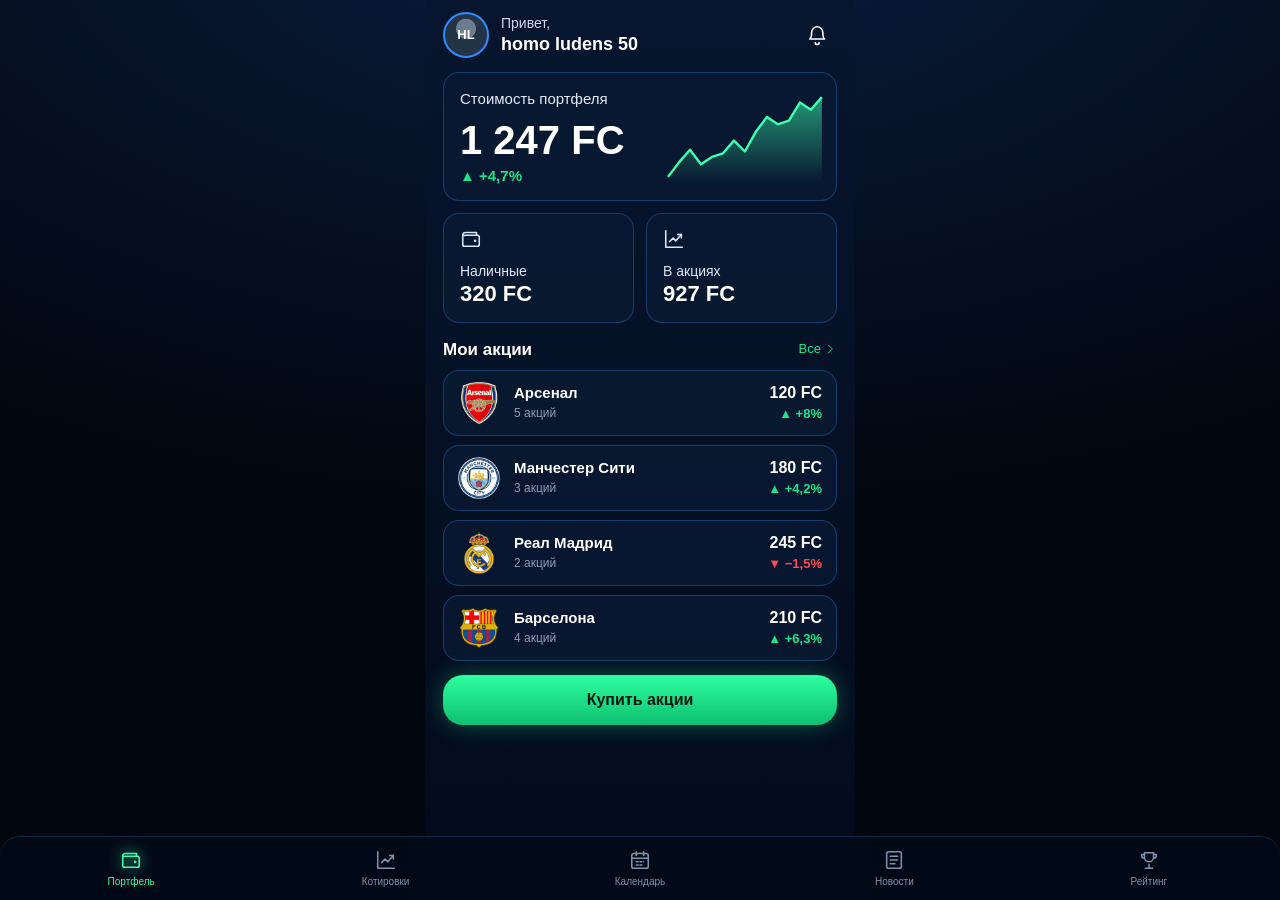
==== portfolio.html @ fa4fc7dd "add files" ====
<!doctype html>
<html lang="ru">
<head>
    <meta charset="utf-8">
    <meta name="viewport" content="width=device-width,initial-scale=1,viewport-fit=cover">
    <meta name="theme-color" content="#030b1a">
    <title>Портфель — Виртуальная футбольная биржа</title>
    <link rel="stylesheet" href="css/style.css">
</head>
<body>
<svg width="0" height="0" style="position:absolute" aria-hidden="true">
    <defs>
        <linearGradient id="gUp" x1="0" y1="0" x2="0" y2="1">
            <stop offset="0" stop-color="#19e68c" stop-opacity=".35"/>
            <stop offset="1" stop-color="#19e68c" stop-opacity="0"/>
        </linearGradient>
        <linearGradient id="gDown" x1="0" y1="0" x2="0" y2="1">
            <stop offset="0" stop-color="#ff4558" stop-opacity=".3"/>
            <stop offset="1" stop-color="#ff4558" stop-opacity="0"/>
        </linearGradient>
        <linearGradient id="gSpark" x1="0" y1="0" x2="0" y2="1">
            <stop offset="0" stop-color="#3dffb0" stop-opacity=".55"/>
            <stop offset="1" stop-color="#3dffb0" stop-opacity="0"/>
        </linearGradient>
        <linearGradient id="gRing" x1="0" y1="0" x2="1" y2="1">
            <stop offset="0" stop-color="#4dffb0"/>
            <stop offset="1" stop-color="#0aa763"/>
        </linearGradient>
    </defs>
    <symbol id="i-wallet" viewBox="0 0 24 24">
        <path d="M3 7.5A2.5 2.5 0 0 1 5.5 5H18v3"/>
        <path d="M3 7.5V18a2 2 0 0 0 2 2h14a2 2 0 0 0 2-2v-8a2 2 0 0 0-2-2H5.5A2.5 2.5 0 0 1 3 7.5z"/>
        <circle cx="16.5" cy="14" r=".6"/>
    </symbol>
    <symbol id="i-chart" viewBox="0 0 24 24">
        <path d="M3 3v18h18"/>
        <path d="M7 15l4-4 3 3 6-7"/>
        <path d="M16 7h4v4"/>
    </symbol>
    <symbol id="i-calendar" viewBox="0 0 24 24">
        <rect x="3" y="5" width="18" height="16" rx="2"/>
        <path d="M3 10h18M8 3v4M16 3v4"/>
        <path d="M8 14h2M12 14h2M16 14h.01M8 17.5h2M12 17.5h2"/>
    </symbol>
    <symbol id="i-news" viewBox="0 0 24 24">
        <rect x="4" y="3" width="16" height="18" rx="2"/>
        <path d="M8 8h8M8 12h8M8 16h5"/>
    </symbol>
    <symbol id="i-trophy" viewBox="0 0 24 24">
        <path d="M8 21h8M12 17v4M7 4h10v5a5 5 0 0 1-10 0z"/>
        <path d="M7 6H4v1a3 3 0 0 0 3 3M17 6h3v1a3 3 0 0 1-3 3"/>
    </symbol>
    <symbol id="i-bell" viewBox="0 0 24 24">
        <path d="M6 9a6 6 0 0 1 12 0c0 6 2 7 2 7H4s2-1 2-7M10 20a2 2 0 0 0 4 0"/>
    </symbol>
    <symbol id="i-search" viewBox="0 0 24 24">
        <circle cx="11" cy="11" r="7"/>
        <path d="M20 20l-4-4"/>
    </symbol>
    <symbol id="i-back" viewBox="0 0 24 24">
        <path d="M15 5l-7 7 7 7"/>
    </symbol>
    <symbol id="i-next" viewBox="0 0 24 24">
        <path d="M9 5l7 7-7 7"/>
    </symbol>
    <symbol id="i-star" viewBox="0 0 24 24">
        <path d="M12 3l2.7 5.9 6.3.7-4.7 4.3 1.3 6.3L12 17l-5.6 3.2 1.3-6.3L3 9.6l6.3-.7z"/>
    </symbol>
    <symbol id="i-coins" viewBox="0 0 24 24">
        <ellipse cx="12" cy="6" rx="7" ry="3"/>
        <path d="M5 6v6c0 1.7 3 3 7 3s7-1.3 7-3V6M5 12v6c0 1.7 3 3 7 3s7-1.3 7-3v-6"/>
    </symbol>
    <symbol id="i-growth" viewBox="0 0 24 24">
        <path d="M4 20V13M10 20V9M16 20v-6"/>
        <path d="M12 3l5 0 0 5M17 3l-8 7"/>
    </symbol>
    <symbol id="i-cup" viewBox="0 0 24 24">
        <path d="M8 21h8M12 16v5M7 3h10v6a5 5 0 0 1-10 0z"/>
        <path d="M7 5H4v1.5A3.5 3.5 0 0 0 7.5 10M17 5h3v1.5A3.5 3.5 0 0 1 16.5 10"/>
    </symbol>
    <symbol id="i-ball" viewBox="0 0 24 24">
        <circle cx="12" cy="12" r="9"/>
        <path d="M12 8l3.5 2.5-1.3 4h-4.4l-1.3-4zM12 3v5M20 9.5l-4.5 1M17.5 19l-3.3-4.5M6.5 19l3.3-4.5M4 9.5l4.5 1"/>
    </symbol>
</svg>
<div class="gallery">
    <section class="phone " id="portfolio" aria-label="portfolio">
        <main class="content">
            <div class="hello"><span class="avatar">HL</span>
                <div><small>Привет,</small><b>homo ludens 50</b></div>
                <button class="bell" aria-label="Уведомления">
                    <svg class="ico ">
                        <use href="#i-bell"/>
                    </svg>
                </button>
            </div>
            <div class="card pv">
                <div><small>Стоимость портфеля</small>
                    <div class="big">1 247 FC</div>
                    <div class="chg up">▲ +4,7%</div>
                </div>
                <div class="spark-box">
                    <svg class="spark up "
                         data-points="8,24,38,22,30,34,48,36,58,74,66,70,90,82,96"></svg>
                </div>
            </div>
            <div class="two">
                <div class="card stat">
                    <svg class="ico ">
                        <use href="#i-wallet"/>
                    </svg>
                    <small>Наличные</small><b>320 FC</b></div>
                <div class="card stat">
                    <svg class="ico ">
                        <use href="#i-chart"/>
                    </svg>
                    <small>В акциях</small><b>927 FC</b></div>
            </div>
            <div class="sec-head"><h2 class="sec">Мои акции</h2><a class="link" href="quotes.html">Все
                <svg class="ico ">
                    <use href="#i-next"/>
                </svg>
            </a></div>
            <a class="card hold" href="club.html">
                <img class="badge" src="img/4us2nCgl6kgZc0t3hpW75Q_64x64.png" alt="Арсенал">
                <div class="nm"><b>Арсенал</b><small>5 акций</small></div>
                <div class="pr"><b>120 FC</b><small class="up">▲ +8%</small></div>
            </a>
            <a class="card hold" href="club.html">
                <img class="badge" src="img/z44l-a0W1v5FmgPnemV6Xw_64x64.png" alt="Манчестер Сити">
                <div class="nm"><b>Манчестер Сити</b><small>3 акций</small></div>
                <div class="pr"><b>180 FC</b><small class="up">▲ +4,2%</small></div>
            </a>
            <a class="card hold" href="club.html">
                <img class="badge" src="img/Th4fAVAZeCJWRcKoLW7koA_64x64.png" alt="Реал Мадрид">
                <div class="nm"><b>Реал Мадрид</b><small>2 акций</small></div>
                <div class="pr"><b>245 FC</b><small class="down">▼ −1,5%</small></div>
            </a>
            <a class="card hold" href="club.html">
                <img class="badge" src="img/paYnEE8hcrP96neHRNofhQ_64x64.png" alt="Барселона">
                <div class="nm"><b>Барселона</b><small>4 акций</small></div>
                <div class="pr"><b>210 FC</b><small class="up">▲ +6,3%</small></div>
            </a><a class="btn" style="margin-top:14px" href="quotes.html">Купить акции</a></main>
        <nav class="tabbar"><a class="tab active" href="portfolio.html" aria-current="page">
            <svg class="ico ">
                <use href="#i-wallet"/>
            </svg>
            <span>Портфель</span></a><a class="tab" href="quotes.html">
            <svg class="ico ">
                <use href="#i-chart"/>
            </svg>
            <span>Котировки</span></a><a class="tab" href="calendar.html">
            <svg class="ico ">
                <use href="#i-calendar"/>
            </svg>
            <span>Календарь</span></a><a class="tab" href="news.html">
            <svg class="ico ">
                <use href="#i-news"/>
            </svg>
            <span>Новости</span></a><a class="tab" href="rating.html">
            <svg class="ico ">
                <use href="#i-trophy"/>
            </svg>
            <span>Рейтинг</span></a></nav>
    </section>
</div>
<script src="js/app.js"></script>
</body>
</html>
---- css/style.css ----
:root {
    --bg: #02060f;
    --bg2: #061226;
    --card: rgba(10, 26, 50, .88);
    --line: rgba(48, 120, 210, .38);
    --green: #19e68c;
    --green2: #0fbf72;
    --red: #ff4558;
    --text: #fff;
    --muted: #8a9db6;
    --blue: #2d8cff;
    --gold: #f5b82e;
    --r: 16px;
    font-family: Inter, -apple-system, "SF Pro Text", "Segoe UI", Roboto, Arial, sans-serif;
}

* {
    box-sizing: border-box;
    margin: 0;
    padding: 0
}

html {
    -webkit-text-size-adjust: 100%
}

body {
    background: radial-gradient(1200px 600px at 50% -10%, #0a1d3d, var(--bg));
    color: var(--text);
    min-height: 100vh;
    line-height: 1.25
}

a {
    color: inherit;
    text-decoration: none
}
img{
    max-width: 100%;
}

button {
    font: inherit;
    color: inherit;
    background: none;
    border: 0;
    cursor: pointer
}

input {
    font: inherit;
    color: inherit
}

.ico {
    width: 1.4em;
    height: 1.4em;
    fill: none;
    stroke: currentColor;
    stroke-width: 1.7;
    stroke-linecap: round;
    stroke-linejoin: round;
    flex: none
}

.up {
    color: var(--green)
}

.down {
    color: var(--red)
}

.green {
    color: var(--green)
}

/* ---------- gallery / phone ---------- */
.gallery {
    display: flex;
    justify-content: center;
    align-items: center;
    min-height: 100vh;
}

.phone {
    position: relative;
    width:100%;
    /*height: 100vh;*/
    display: flex;
    flex-direction: column;
    overflow: hidden;
    /*border-radius: 42px;*/
    /*border: 1.5px solid rgba(45, 140, 255, .5);*/
    background: linear-gradient(180deg, #07152e 0%, #030b1a 100%);
    /*box-shadow: 0 0 0 1px rgba(0, 0, 0, .6), 0 0 40px rgba(30, 110, 255, .22), inset 0 0 40px rgba(30, 110, 255, .06)*/
}

.status-r {
    display: flex;
    gap: 6px;
    align-items: center
}

.status svg {
    height: 12px;
    width: auto;
    fill: #fff
}

.content {
    flex: 1;
    overflow-y: auto;
    padding: 8px 18px 18px;
    scrollbar-width: none
}

.content::-webkit-scrollbar {
    display: none
}

h1.title {
    font-size: 26px;
    font-weight: 700;
    margin: 6px 0 14px
}

h2.sec {
    font-size: 17px;
    font-weight: 600
}

.sec-head {
    display: flex;
    justify-content: space-between;
    align-items: center;
    margin: 16px 0 10px
}

.link {
    color: var(--green);
    font-size: 13px;
    display: inline-flex;
    align-items: center;
    gap: 2px
}

.link .ico {
    width: 14px;
    height: 14px
}

.card {
    background: var(--card);
    border: 1px solid var(--line);
    border-radius: var(--r)
}

/* tabbar */
.phone:has(.tabbar) {

    min-height: 100dvh
}

.phone:has(.tabbar) .content {
    padding-bottom: calc(92px + env(safe-area-inset-bottom))
}

.tabbar {
    position: fixed;
    left: 50%;
    bottom: 0;
    z-index: 30;
    transform: translateX(-50%);
    width: 100%;
    display: grid;
    grid-template-columns:repeat(5, 1fr);
    padding: 8px 4px calc(10px + env(safe-area-inset-bottom));
    border-top: 1px solid rgba(70, 140, 220, .22);
    border-top-left-radius: 20px;
    border-top-right-radius: 20px;
    background: rgba(3, 10, 24, .94);
    backdrop-filter: blur(16px);
}

.tab {
    display: flex;
    flex-direction: column;
    align-items: center;
    gap: 5px;
    font-size: 10px;
    font-weight: 500;
    color: #7e93ad;
    padding: 4px 0 2px
}

.tab .ico {
    width: 22px;
    height: 22px
}

.tab.active {
    color: #3dffb0
}

.tab.active .ico {
    filter: drop-shadow(0 0 7px rgba(61, 255, 176, .9))
}

/* buttons */
.btn {
    display: flex;
    align-items: center;
    justify-content: center;
    width: 100%;
    height: 50px;
    border-radius: 20px;
    font-weight: 700;
    font-size: 16px;
    color: #021a10;
    background: linear-gradient(180deg, #2dffa0, var(--green2));
    box-shadow: 0 0 22px rgba(25, 230, 140, .35)
}

.btn.red {
    color: #fff;
    background: linear-gradient(180deg, #ff6475, #e02a40);
    box-shadow: 0 0 22px rgba(255, 69, 88, .3)
}

.chips {
    display: flex;
    flex-wrap: wrap;
    gap: 8px
}

.chip {
    padding: 8px 18px;
    border-radius: 999px;
    font-size: 13px;
    font-weight: 600;
    border: 1px solid var(--line);
    background: rgba(10, 26, 50, .7);
    color: #dce8f8
}

.chip.active {
    background: var(--green);
    border-color: var(--green);
    color: #03150d
}

.seg {
    display: flex;
    padding: 3px;
    border-radius: 14px;
    border: 1px solid var(--line);
    background: rgba(8, 20, 40, .8)
}

.seg button {
    flex: 1;
    padding: 9px 0;
    border-radius: 11px;
    font-size: 14px;
    font-weight: 600;
    color: #cfe0f5
}

.seg button.active {
    background: var(--green);
    color: #03150d
}

.seg.sm button {
    padding: 6px 0;
    font-size: 12px;
    font-weight: 500
}

.seg.sm button.active {
    background: rgba(70, 100, 140, .55);
    color: #fff
}

/* crest */
.crest {
    --c1: #c33;
    --c2: #fff;
    flex: none;
    width: 36px;
    height: 40px;
    display: grid;
    place-items: center;
    font-size: 11px;
    font-weight: 800;
    letter-spacing: .02em;
    color: var(--c2);
    background: linear-gradient(160deg, var(--c1), color-mix(in srgb, var(--c1) 55%, #000));
    clip-path: path("M18 0 L34 5 C34 22 30 33 18 40 C6 33 2 22 2 5 Z");
    filter: none
}

.crest.round {
    clip-path: circle(50%);
    width: 38px;
    height: 38px
}

.crest.lg {
    width: 78px;
    height: 86px;
    font-size: 20px;
    clip-path: path("M39 0 L74 11 C74 48 65 72 39 86 C13 72 4 48 4 11 Z")
}

.crest.sm {
    width: 28px;
    height: 31px;
    font-size: 9px;
    clip-path: path("M14 0 L26 4 C26 17 23 25 14 31 C5 25 2 17 2 4 Z")
}

/* spark */
.spark {
    display: block;
    width: 100%;
    height: 100%;
    overflow: visible
}

.spark polyline {
    fill: none;
    stroke-width: 1.8;
    vector-effect: non-scaling-stroke;
    stroke-linejoin: round
}

.spark.up polyline {
    stroke: var(--green)
}

.spark.down polyline {
    stroke: var(--red)
}

.spark.up .area {
    fill: url(#gUp)
}

.spark.down .area {
    fill: url(#gDown)
}

/* ---------- 1 welcome ---------- */

.welcome .content {
    padding: 0;
    display: flex;
    flex-direction: column
}

.hero {
    position: relative;
    z-index: 0;
    height: 300px;
    flex: none;
    overflow: hidden;
    background: transparent
}

.hero .hero-bg {
    position: absolute;
    inset: 0;
    width: 100%;
    height: 100%;
    max-width: none;
    object-fit: cover;
    object-position: center center;
    -webkit-mask-image: linear-gradient(to bottom, #000 0%, #000 46%, rgba(0, 0, 0, .35) 78%, transparent 100%);
    mask-image: linear-gradient(to bottom, #000 0%, #000 46%, rgba(0, 0, 0, .35) 78%, transparent 100%)
}

.hero .candles {
    position: absolute;
    inset: 0;
    width: 100%;
    height: 100%;
    opacity: .55
}

.hero .player {
    position: absolute;
    bottom: 0;
    width: 130px;
    height: 220px;
    background: linear-gradient(180deg, rgba(2, 6, 15, .2), rgba(2, 6, 15, .95));
    border-radius: 60px 60px 0 0;
    filter: blur(1px)
}

.hero .p1 {
    left: 12%;
    transform: rotate(-8deg);
    bottom: -30px
}

.hero .p2 {
    right: 6%;
    transform: rotate(10deg);
    bottom: -40px;
    height: 240px
}

.logo {
    position: absolute;
    left: 50%;
    top: 56%;
    z-index: 1;
    transform: translate(-50%, -50%);
    width: 130px;
    height: auto;
    filter: drop-shadow(0 0 18px rgba(25, 230, 140, .7)) drop-shadow(0 10px 18px rgba(0, 0, 0, .45))
}

.wbody {
    padding: 0 22px 22px;
    margin-top: -78px;
    position: relative;
    z-index: 1;
    flex: 1;
    display: flex;
    flex-direction: column
}

.wbody h1 {
    font-size: 34px;
    line-height: 1.08;
    text-align: center;
    font-weight: 800;
    margin-bottom: 22px
}

.wbody h1 span {
    color: var(--green)
}

.wbody h1 .fade {
    display: inline-block;
    background-image: linear-gradient(90deg, #fff 0%, #fff 36%, #cffff8 50%, #5dffea 64%, #00f6c4 78%, #00e8a6 100%);
    -webkit-background-clip: text;
    background-clip: text;
    color: transparent;
    -webkit-text-fill-color: transparent
}

.feat {
    display: flex;
    flex-direction: column
}

.feat li {
    list-style: none;
    display: flex;
    gap: 14px;
    align-items: center;
    padding: 6px 0;
    border-bottom: 1px solid rgba(48, 120, 210, .18)
}

.feat li:last-child {
    border: 0
}

.feat .ring {
    width: 52px;
    height: 52px;
    border-radius: 50%;
    border: 2px solid var(--green);
    display: grid;
    place-items: center;
    color: var(--green);
    flex: none;
    box-shadow: 0 0 14px rgba(25, 230, 140, .25)
}

.feat .ring .ico {
    width: 26px;
    height: 26px
}

.feat b {
    display: block;
    font-size: 15.5px;
    margin-bottom: 3px
}

.feat span {
    font-size: 12.5px;
    color: var(--muted)
}

.wbody .btn {
    margin-top: auto
}

.wbody .rules-link {
    text-align: center;
    margin: 14px 0 4px;
    font-size: 13px;
    color: #b9c9de;
    text-decoration: underline
}

/* ---------- 2 portfolio ---------- */
#portfolio.phone {
    width: min(100%, 430px);
    min-height: 100vh;
    min-height: 100dvh
}

.hello {
    display: flex;
    align-items: center;
    gap: 12px;
    margin: 4px 0 14px
}

.avatar {
    width: 46px;
    height: 46px;
    border-radius: 50%;
    background: radial-gradient(circle at 50% 35%, #6d7c8f 0 28%, #243346 30%);
    border: 2px solid var(--blue);
    display: grid;
    place-items: center;
    font-size: 13px;
    font-weight: 700;
    flex: none
}

.hello small {
    color: #cdd9ea;
    font-size: 14px;
    display: block
}

.hello b {
    font-size: 18px
}

.hello .bell {
    margin-left: auto;
    width: 40px;
    height: 40px;
    display: grid;
    place-items: center
}

.pv {
    padding: 16px 14px 14px 16px;
    display: grid;
    grid-template-columns:1.15fr .85fr;
    align-items: center;
    overflow: hidden
}

.pv small {
    font-size: 15px;
    color: #e1ebf8
}

.pv .big {
    font-size: 40px;
    font-weight: 800;
    margin: 6px 0 2px;
    white-space: nowrap
}

.pv .chg {
    font-size: 15px;
    font-weight: 600
}

.pv .spark-box {
    height: 92px
}

.pv .spark polyline {
    stroke: #3dffb0;
    stroke-width: 2.4
}

.pv .spark .area {
    fill: url(#gSpark)
}

.two {
    display: grid;
    grid-template-columns:1fr 1fr;
    gap: 12px;
    margin-top: 12px
}

.stat {
    padding: 14px 16px;
    min-height: 96px
}

.stat .ico {
    width: 22px;
    height: 22px;
    margin-bottom: 8px;
    color: #dce8f8
}

.stat small {
    display: block;
    font-size: 14px;
    color: #dce8f8
}

.stat b {
    font-size: 22px;
    font-weight: 700
}

.hold {
    display: flex;
    align-items: center;
    gap: 14px;
    padding: 11px 14px;
    margin-bottom: 9px
}

.hold .badge {
    width: 42px;
    height: 42px;
    object-fit: contain;
    flex: none
}

.hold .nm {
    flex: 1
}

.hold .nm b {
    display: block;
    font-size: 15px;
    font-weight: 600
}

.hold .nm small {
    font-size: 12px;
    color: var(--muted)
}

.hold .pr {
    text-align: right
}

.hold .pr b {
    display: block;
    font-size: 16px;
    font-weight: 600
}

.hold .pr small {
    font-size: 13px;
    font-weight: 600
}

/* ---------- 3 quotes ---------- */
.search {
    display: flex;
    align-items: center;
    gap: 10px;
    height: 44px;
    padding: 0 14px;
    border-radius: 14px;
    border: 1px solid var(--line);
    background: rgba(10, 26, 50, .85);
    margin-bottom: 12px;
    color: var(--muted)
}

.search input {
    flex: 1;
    background: none;
    border: 0;
    outline: 0;
    font-size: 14px
}

.search input::placeholder {
    color: #b4c3d8
}

.thead, .qrow {
    display: grid;
    grid-template-columns:1fr 78px 58px;
    align-items: center;
    gap: 8px
}

.thead {
    font-size: 11px;
    white-space: nowrap;
    color: var(--muted);
    padding: 14px 4px 6px
}

.thead span:nth-child(n+2) {
    text-align: left
}

.qrow {
    padding: 9px 4px;
    border-bottom: 1px solid rgba(48, 120, 210, .15)
}

.qrow .club {
    display: flex;
    gap: 10px;
    align-items: center;
    min-width: 0
}

.qrow .qlogo {
    width: 32px;
    height: 32px;
    object-fit: contain;
    flex: none
}

.qrow .club b {
    display: block;
    font-size: 13.5px;
    font-weight: 600;
    white-space: nowrap
}

.qrow .club small {
    font-size: 11.5px;
    color: var(--muted)
}

.qrow .px {
    font-size: 13.5px;
    font-weight: 600
}

.qrow .px small {
    display: block;
    font-size: 12px;
    margin-top: 2px
}

.qrow .sp {
    height: 34px;
    width: 62px
}

.qrow .px-sp {
    display: flex;
    align-items: center;
    gap: 6px
}

.qrow[hidden] {
    display: none
}

.qtable {
    display: grid;
    grid-template-columns:1fr
}

.qrow {
    grid-template-columns:1fr 84px 62px
}

/* ---------- 4 club ---------- */
.topbar {
    display: flex;
    justify-content: space-between;
    align-items: center;
    margin-bottom: 6px
}

.iconbtn {
    width: 36px;
    height: 36px;
    display: grid;
    place-items: center;
    border-radius: 50%
}

.iconbtn.fav.on {
    color: var(--gold)
}

.iconbtn.fav.on .ico {
    fill: var(--gold)
}

.chead {
    display: flex;
    align-items: center;
    gap: 18px;
    margin-bottom: 16px
}

.chead h1 {
    font-size: 25px;
    font-weight: 700
}

.chead .ctry {
    display: flex;
    align-items: center;
    gap: 6px;
    color: #dbe6f6;
    font-size: 14px;
    margin: 4px 0 8px
}

.flag {
    width: 18px;
    height: 12px;
    border-radius: 1px;
    background: #fff;
    display: inline-block;
    position: relative;
    overflow: hidden;
    flex: none;
    box-shadow: 0 0 0 1px rgba(255, 255, 255, .25)
}

.flag::before,
.flag::after {
    content: "";
    position: absolute;
    background: #cf081f
}

.flag::before {
    left: 7px;
    top: 0;
    width: 4px;
    height: 100%
}

.flag::after {
    left: 0;
    top: 4.5px;
    width: 100%;
    height: 3px
}

.club-logo {
    width: 78px;
    height: 78px;
    object-fit: contain;
    flex: none;
    filter: drop-shadow(0 0 16px rgba(216, 33, 43, .4))
}

.mlogo {
    width: 28px;
    height: 28px;
    object-fit: contain;
    flex: none
}

.chead .cp {
    font-size: 32px;
    font-weight: 700
}

.chead .cp span {
    font-size: 16px;
    margin-left: 8px
}

.chart {
    margin: 14px 0 4px
}

.chart svg {
    width: 100%;
    height: auto;
    display: block
}

.chart text {
    fill: var(--muted);
    font-size: 10px;
    font-family: inherit
}

.mrow {
    display: grid;
    grid-template-columns: 52px 28px 1fr 36px;
    align-items: center;
    gap: 10px;
    padding: 10px 12px;
    margin-bottom: 8px
}

.mrow .d span {
    display: block;
    font-size: 12px;
    color: #9aafc6;
    line-height: 1.2
}

.mrow .d b {
    display: block;
    color: #fff;
    font-weight: 700;
    font-size: 14px
}

.mrow .mt {
    flex: 1;
    font-size: 13.5px
}

.mrow .mt b {
    display: block;
    font-weight: 600
}

.mrow .mt small {
    color: var(--muted);
    font-size: 12px
}

.mrow .side {
    position: relative;
    width: 36px;
    height: 36px
}

.mrow .opp {
    width: 36px;
    height: 36px;
    display: block
}

.mrow .warn {
    position: absolute;
    top: -7px;
    right: -8px;
    width: 16px;
    height: 14px;
    overflow: visible
}

.form {
    display: flex;
    gap: 14px;
    margin: 8px 0 16px
}

.form i {
    width: 36px;
    height: 36px;
    border-radius: 50%;
    display: grid;
    place-items: center;
    font-style: normal;
    font-weight: 700;
    font-size: 15px;
    background: #12d17f;
    color: #042a1a;
    box-shadow: 0 0 12px rgba(25, 230, 140, .4)
}

.form i.d {
    background: #2a3a57;
    color: #fff;
    box-shadow: none;
    border: 1px solid #5a74a0
}

.form i.l {
    background: var(--red);
    color: #fff
}

.trade {
    display: grid;
    grid-template-columns:1fr 1fr;
    gap: 12px
}

/* ---------- 5 calendar ---------- */
.months {
    display: flex;
    align-items: center;
    gap: 8px;
    margin-bottom: 6px
}

.months button {
    padding: 8px 16px;
    border-radius: 999px;
    font-size: 14px;
    font-weight: 700;
    color: #d7e4f5
}

.months button.active {
    background: linear-gradient(180deg, #2dffa0, var(--green2));
    color: #042016;
    box-shadow: 0 0 16px rgba(25, 230, 140, .35)
}

.day {
    font-size: 15px;
    font-weight: 600;
    margin: 16px 0 8px
}

.match {
    display: grid;
    grid-template-columns: 1.15fr 52px 1fr 18px;
    align-items: center;
    gap: 8px;
    padding: 10px 12px;
    margin-bottom: 8px
}

.match .tm {
    display: flex;
    align-items: center;
    gap: 10px;
    min-width: 0
}

.match .tm b {
    display: block;
    font-size: 13px;
    font-weight: 600
}

.match .tm small {
    font-size: 11.5px;
    color: var(--muted)
}

.match .tm.r {
    display: flex;
    align-items: center;
    justify-content: flex-start;
    gap: 8px
}

.match .tm.r b {
    font-weight: 600
}

.match .time {
    text-align: center;
    font-size: 13px;
    color: #d5e2f2
}

.match .end {
    display: grid;
    place-items: center;
    color: var(--muted)
}

.match .end .ico {
    width: 16px;
    height: 16px
}

.match .warn {
    width: 16px;
    height: 14px;
    display: block
}

.match .mlogo {
    width: 34px;
    height: 34px
}

.match .mlogo.juve {
    background: #f4f4f4;
    border-radius: 8px;
    padding: 3px;
    box-sizing: border-box
}

.badge-p {
    font-size: 10px;
    color: #b7c9de;
    border: 1px solid rgba(120, 160, 210, .45);
    border-radius: 999px;
    padding: 2px 7px;
    white-space: nowrap
}

.panel[hidden] {
    display: none
}

/* ---------- 6 news ---------- */
.news {
    padding: 12px 14px;
    margin-bottom: 10px;
    display: flex;
    gap: 10px
}

.news[hidden] {
    display: none
}

.news .nb {
    flex: 1;
    min-width: 0
}

.tag {
    display: inline-flex;
    align-items: center;
    gap: 5px;
    padding: 3px 10px;
    border-radius: 7px;
    font-size: 11.5px;
    font-weight: 700;
    color: #111
}

.tag.inj {
    background: #ffd23f
}

.tag.dsq {
    background: #ff4558;
    color: #fff
}

.tag.wth {
    background: #2d8cff;
    color: #fff
}

.tag.trf {
    background: #19e68c;
    color: #03150d
}

.tag .tico {
    width: 12px;
    height: 12px;
    flex: none
}

.src {
    font-size: 11px;
    color: var(--muted);
    margin-left: 8px
}

.news h3 {
    font-size: 15.5px;
    font-weight: 700;
    margin: 8px 0 5px;
    line-height: 1.2
}

.news p {
    font-size: 12.5px;
    color: #9fb4d0;
    line-height: 1.35
}

.news .nlogo {
    width: 36px;
    height: 36px;
    object-fit: contain;
    flex: none;
    margin-top: 2px
}

.news.inj {
    background: linear-gradient(90deg, rgba(255, 210, 63, .14), var(--card) 40%);
    border-color: rgba(255, 210, 63, .4)
}

.news.dsq {
    background: linear-gradient(90deg, rgba(255, 69, 88, .16), var(--card) 40%);
    border-color: rgba(255, 69, 88, .45)
}

.news.wth {
    background: linear-gradient(90deg, rgba(45, 140, 255, .16), var(--card) 40%);
    border-color: rgba(45, 140, 255, .45)
}

.news.trf {
    background: linear-gradient(90deg, rgba(25, 230, 140, .14), var(--card) 40%);
    border-color: rgba(25, 230, 140, .4)
}

/* ---------- 7 rating ---------- */
.upd {
    font-size: 13px;
    color: #cfd9e8;
    margin: 12px 0 10px
}

.rt-h, .rt {
    display: grid;
    grid-template-columns:30px 1fr 84px 62px;
    align-items: center;
    gap: 6px
}

.rt-h {
    font-size: 12px;
    color: var(--muted);
    padding: 6px 6px;
    border-bottom: 1px solid rgba(48, 120, 210, .2)
}

.rt {
    padding: 7px 6px;
    font-size: 13.5px;
    border-bottom: 1px solid rgba(48, 120, 210, .14)
}

.rt .pl {
    display: flex;
    align-items: center;
    gap: 10px;
    min-width: 0
}

.rt .pl .av {
    width: 24px;
    height: 24px;
    border-radius: 50%;
    overflow: hidden;
    display: block;
    flex: none;
    background: #102038;
    border: 1.5px solid rgba(130, 168, 214, .35)
}

.rt .pl img.av {
    object-fit: contain;
    background: #fff;
    padding: 2px;
    box-sizing: border-box
}

.rt .n {
    font-weight: 600;
    color: #cfd9e8;
    text-align: center
}

.medal {
    width: 28px;
    height: 28px;
    display: grid;
    place-items: center;
    color: #f6c534;
    background: none
}

.medal .crown {
    width: 24px;
    height: 24px;
    display: block;
    fill: currentColor;
    overflow: visible
}

.medal .crown path {
    fill: currentColor
}

.medal .crown text {
    fill: #24180c
}

.medal.g .crown {
    filter: drop-shadow(0 0 5px rgba(255, 206, 60, .7))
}

.medal.s {
    color: #d7dee8
}

.medal.b {
    color: #ef8d32
}

.rt .v {
    font-weight: 600
}

.rt > .up,
.rt > .down {
    justify-self: end;
    padding: 3px 7px;
    border-radius: 999px;
    font-size: 12px;
    font-weight: 700
}

.rt > .up {
    background: rgba(25, 230, 140, .16);
    color: #3dffb0
}

.rt > .down {
    background: rgba(255, 69, 88, .16);
    color: #ff5d6c
}

.rt.me .av {
    border-color: #3dffb0;
    box-shadow: 0 0 8px rgba(61, 255, 176, .55)
}

.rt.me {
    border: 1.5px solid var(--green);
    border-radius: 12px;
    background: rgba(25, 230, 140, .1);
    box-shadow: 0 0 14px rgba(25, 230, 140, .25)
}

/* ---------- 8 rules ---------- */
.steps {
    display: flex;
    flex-direction: column;
    gap: 6px;
    margin-bottom: 6px
}

.step {
    display: flex;
    align-items: center;
    gap: 12px;
    padding: 5px 10px;
    font-size: 13px
}

.step .num {
    width: 30px;
    height: 30px;
    border-radius: 50%;
    background: #12d17f;
    color: #03150d;
    font-weight: 800;
    display: grid;
    place-items: center;
    flex: none;
    font-size: 14px
}

.step .ico {
    width: 22px;
    height: 22px;
    color: #e8eef8;
    flex: none
}

.winner {
    display: flex;
    gap: 14px;
    align-items: center;
    padding: 6px 14px;
    font-size: 13px;
    line-height: 1.35
}

.winner .ico {
    width: 42px;
    height: 42px;
    color: var(--gold)
}

.prizes {
    display: grid;
    grid-template-columns:repeat(3, 1fr);
    gap: 10px
}

.prize {
    text-align: center;
    padding: 5px 4px;
    border-radius: 14px;
    font-size: 12px;
    border: 1px solid;
    background: rgba(10, 26, 50, .8)
}

.prize small {
    display: block;
    font-size: 10px;
    color: var(--muted);
    margin-top: 2px
}

.prize .medal {
    width: 42px;
    height: 50px;
    display: block;
    margin: 0 auto 2px;
    overflow: visible
}

.prize.g .medal {
    filter: drop-shadow(0 2px 6px rgba(210, 150, 20, .45))
}

.prize.s .medal {
    filter: drop-shadow(0 2px 5px rgba(150, 170, 190, .35))
}

.prize.b .medal {
    filter: drop-shadow(0 2px 5px rgba(180, 90, 40, .4))
}

.prize.g {
    border-color: rgba(245, 184, 46, .7);
    background: linear-gradient(180deg, rgba(245, 184, 46, .22), rgba(10, 26, 50, .8))
}

.prize.s {
    border-color: rgba(190, 205, 225, .6)
}

.prize.b {
    border-color: rgba(205, 127, 50, .7)
}

.period {
    display: flex;
    align-items: center;
    gap: 12px;
    padding: 6px 14px;
    margin-top: 12px;
    font-size: 13px
}

.period .ico {
    width: 26px;
    height: 26px;
    color: #dce8f8
}

.period b {
    display: block;
    font-weight: 600;
    margin-bottom: 2px
}

/* ---------- mobile: one screen at a time ---------- */
@media (max-width: 520px) {
    body {
        background: var(--bg)
    }

    .gallery {
        display: block;
        padding: 0
    }

    .phone {
        display: flex;
        width: 100%;
        height: 100vh;
        height: 100dvh;
        border-radius: 0;
        border: 0;
        box-shadow: none
    }

    .status {
        display: none
    }

    .content {
        padding-top: max(14px, env(safe-area-inset-top))
    }

    .hero {
        height: clamp(250px, 30vh, 400px)
    }

    .logo {
        width: min(100px, 38vw)
    }
    .wbody{
        margin-top: -56px;
    }
    .wbody h1{
        font-size: 30px;
    }
    .feat b{
        font-size: 14px;
    }
}
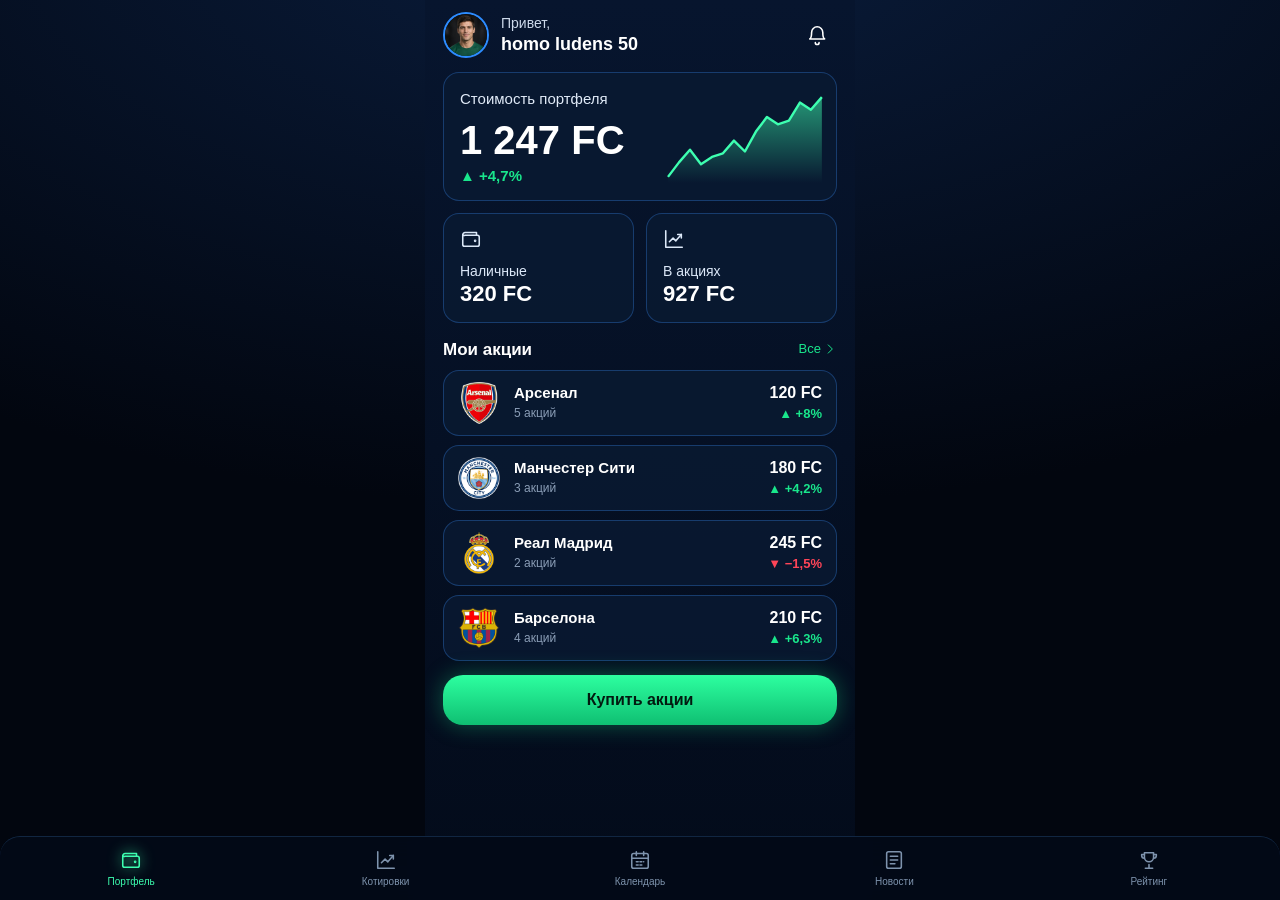
==== commit a948c47e: "add files" ====
--- a/portfolio.html
+++ b/portfolio.html
@@ -86,7 +86,7 @@
 <div class="gallery">
     <section class="phone " id="portfolio" aria-label="portfolio">
         <main class="content">
-            <div class="hello"><span class="avatar">HL</span>
+            <div class="hello"><img class="avatar" src="img/avatars/av-homo.jpg" alt="">
                 <div><small>Привет,</small><b>homo ludens 50</b></div>
                 <button class="bell" aria-label="Уведомления">
                     <svg class="ico ">
--- a/css/style.css
+++ b/css/style.css
@@ -79,7 +79,7 @@
 .gallery {
     display: flex;
     justify-content: center;
-    align-items: center;
+
     min-height: 100vh;
 }
 
@@ -530,13 +530,11 @@
     width: 46px;
     height: 46px;
     border-radius: 50%;
-    background: radial-gradient(circle at 50% 35%, #6d7c8f 0 28%, #243346 30%);
+    object-fit: cover;
+    object-position: center 18%;
     border: 2px solid var(--blue);
-    display: grid;
-    place-items: center;
-    font-size: 13px;
-    font-weight: 700;
-    flex: none
+    flex: none;
+    display: block
 }
 
 .hello small {
@@ -900,36 +898,50 @@
 }
 
 .mrow {
-    display: grid;
-    grid-template-columns: 52px 28px 1fr 36px;
+    display: flex;
+    flex-direction: row;
     align-items: center;
     gap: 10px;
-    padding: 10px 12px;
+    padding: 10px 12px 11px;
     margin-bottom: 8px
 }
 
-.mrow .d span {
-    display: block;
-    font-size: 12px;
-    color: #9aafc6;
-    line-height: 1.2
-}
-
-.mrow .d b {
-    display: block;
-    color: #fff;
+.mrow .info {
+    display: flex;
+    flex-direction: column;
+    gap: 6px;
+    flex: 1;
+    min-width: 0
+}
+
+.mrow .when {
+    display: flex;
+    align-items: baseline;
+    gap: 14px
+}
+
+.mrow .when b,
+.mrow .when span {
+    font-size: 15px;
     font-weight: 700;
-    font-size: 14px
+    color: #fff
+}
+
+.mrow .bot {
+    display: flex;
+    align-items: center;
+    gap: 10px
 }
 
 .mrow .mt {
-    flex: 1;
-    font-size: 13.5px
+    min-width: 0;
+    flex: 1
 }
 
 .mrow .mt b {
     display: block;
-    font-weight: 600
+    font-weight: 600;
+    font-size: 14px
 }
 
 .mrow .mt small {
@@ -937,25 +949,41 @@
     font-size: 12px
 }
 
+.mrow .mlogo {
+    width: 32px;
+    height: 32px;
+    flex: none
+}
+
 .mrow .side {
-    position: relative;
-    width: 36px;
-    height: 36px
+    display: flex;
+    flex-direction: column;
+    align-items: center;
+    justify-content: center;
+    align-self: center;
+    gap: 2px;
+    flex: none;
+    width: 36px
 }
 
 .mrow .opp {
-    width: 36px;
-    height: 36px;
     display: block
 }
 
+.mrow .opp.spurs {
+    width: 22px;
+    height: 26px
+}
+
+.mrow .opp.gull {
+    width: 32px;
+    height: 32px
+}
+
 .mrow .warn {
-    position: absolute;
-    top: -7px;
-    right: -8px;
     width: 16px;
     height: 14px;
-    overflow: visible
+    display: block
 }
 
 .form {
@@ -1256,10 +1284,10 @@
 }
 
 .rt .pl img.av {
-    object-fit: contain;
-    background: #fff;
-    padding: 2px;
-    box-sizing: border-box
+    object-fit: cover;
+    object-position: center 18%;
+    background: #102038;
+    padding: 0
 }
 
 .rt .n {
